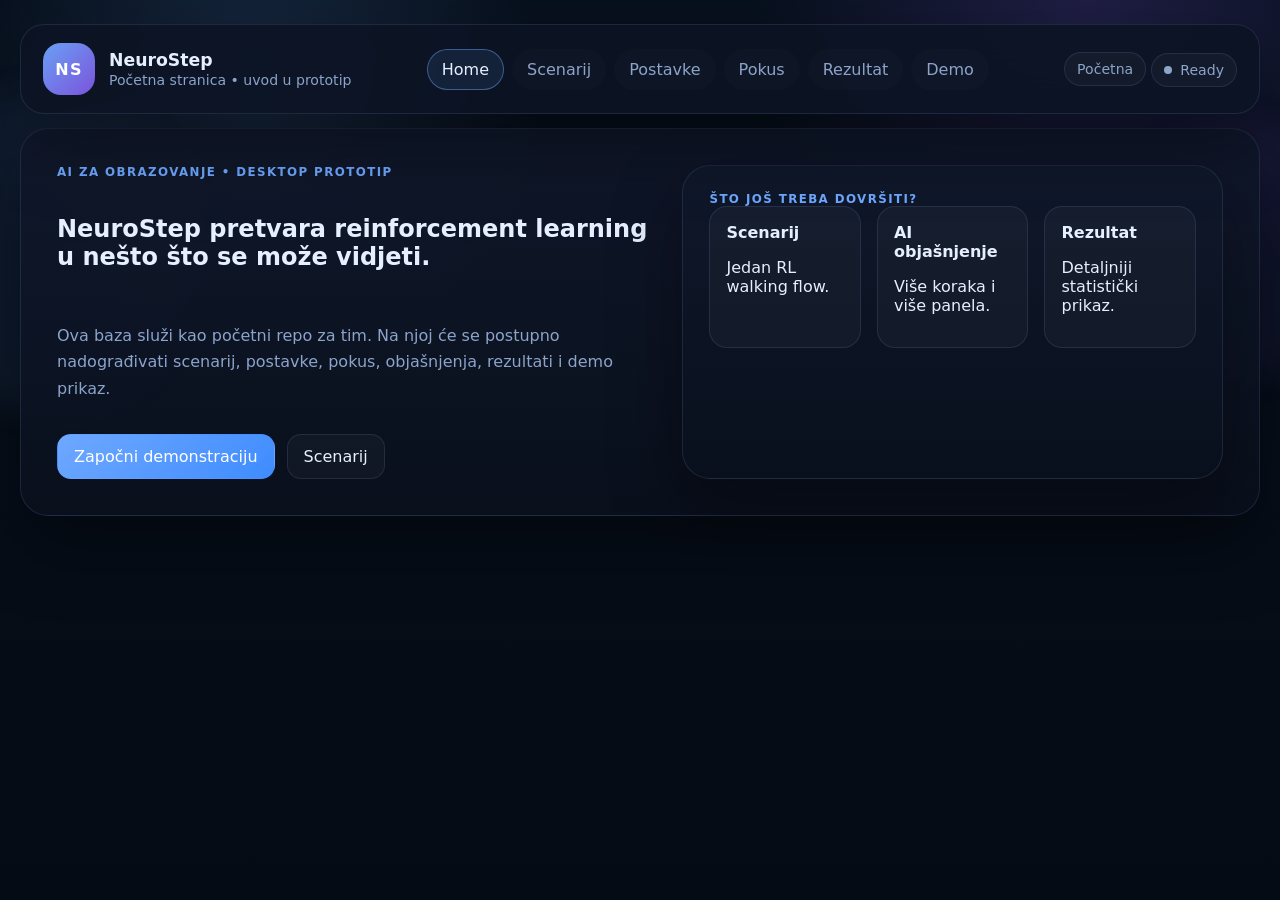
==== index.html @ 7c82d5fa "Baza stranice" ====
<!doctype html>
<html lang="hr">
  <head>
    <meta charset="UTF-8" />
    <meta name="viewport" content="width=device-width, initial-scale=1.0" />
    <title>Početna • NeuroStep</title>
    <meta name="description" content="NeuroStep base project." />
    <meta name="theme-color" content="#08111f" />
    <link rel="stylesheet" href="./css/styles.css" />
  </head>
  <body data-page="home">
    <div class="bg-orb bg-orb-1"></div>
    <div class="bg-orb bg-orb-2"></div>
    <div id="chrome"></div>
    <main id="app" class="page-shell"></main>
    <script type="module" src="./js/pages/home.js"></script>
  </body>
</html>
---- css/styles.css ----
:root {
  color-scheme: dark;
  --bg: #08111f;
  --bg-soft: #0d1627;
  --panel: rgba(12, 19, 35, 0.84);
  --panel-strong: rgba(16, 24, 43, 0.96);
  --border: rgba(140, 170, 230, 0.14);
  --border-strong: rgba(140, 170, 230, 0.24);
  --text: #e6efff;
  --muted: #8ca3ca;
  --muted-soft: #64789c;
  --primary: #6ea8ff;
  --primary-strong: #3f8cff;
  --secondary: #8b5cf6;
  --success: #4ade80;
  --warning: #f59e0b;
  --danger: #ef4444;
  --info: #60a5fa;
  --shadow: 0 30px 70px rgba(0, 0, 0, 0.38);
  --radius-xl: 28px;
  --radius-lg: 22px;
  --radius-md: 16px;
  --radius-sm: 12px;
  --container: 1240px;
  --font: Inter, ui-sans-serif, system-ui, -apple-system, BlinkMacSystemFont, "Segoe UI", sans-serif;
}

* { box-sizing: border-box; }
html, body { min-height: 100%; }
body {
  margin: 0;
  font-family: var(--font);
  background:
    radial-gradient(circle at 20% 10%, rgba(110, 168, 255, 0.16), transparent 22%),
    radial-gradient(circle at 85% 0%, rgba(139, 92, 246, 0.18), transparent 24%),
    linear-gradient(180deg, #07101d 0%, #050b14 100%);
  color: var(--text);
  overflow-x: hidden;
}
a { color: inherit; text-decoration: none; }
button, input, select, textarea { font: inherit; }

.page-shell {
  width: min(var(--container), calc(100vw - 40px));
  margin: 0 auto 60px;
  position: relative;
  z-index: 1;
}

.bg-orb {
  position: fixed;
  pointer-events: none;
  filter: blur(18px);
  opacity: 0.75;
  z-index: 0;
}
.bg-orb-1 { width: 320px; height: 320px; background: rgba(110, 168, 255, 0.1); top: 90px; left: -120px; border-radius: 50%; }
.bg-orb-2 { width: 260px; height: 260px; background: rgba(139, 92, 246, 0.09); top: 120px; right: -90px; border-radius: 50%; }

.topbar {
  width: min(var(--container), calc(100vw - 40px));
  margin: 24px auto 14px;
  padding: 18px 22px;
  display: flex;
  align-items: center;
  gap: 18px;
  justify-content: space-between;
  background: rgba(13, 20, 36, 0.92);
  border: 1px solid var(--border);
  border-radius: 24px;
  box-shadow: var(--shadow);
  backdrop-filter: blur(20px);
  position: sticky;
  top: 16px;
  z-index: 30;
}

.brand { display: flex; align-items: center; gap: 14px; min-width: 210px; }
.brand-mark {
  width: 52px; height: 52px; border-radius: 18px;
  display: grid; place-items: center;
  background: linear-gradient(135deg, rgba(110, 168, 255, 0.95), rgba(139, 92, 246, 0.88));
  color: white; font-weight: 800; letter-spacing: 0.08em;
}
.brand-title { font-size: 1.08rem; font-weight: 800; }
.brand-subtitle { color: var(--muted); font-size: 0.88rem; margin-top: 2px; }

.nav { display: flex; flex-wrap: wrap; gap: 8px; justify-content: center; flex: 1; }
.nav-link {
  padding: 10px 14px; color: var(--muted);
  border-radius: 999px; border: 1px solid transparent;
  background: rgba(255, 255, 255, 0.01);
}
.nav-link.is-active { color: var(--text); border-color: rgba(110, 168, 255, 0.45); background: rgba(110, 168, 255, 0.1); }

.status-chip, .pill, .crumb {
  display: inline-flex; align-items: center; gap: 8px;
  border: 1px solid var(--border);
  background: rgba(255, 255, 255, 0.03);
  color: var(--muted);
  border-radius: 999px;
  padding: 8px 12px;
  font-size: 0.88rem;
}
.status-chip::before { content: ""; width: 8px; height: 8px; border-radius: 50%; background: currentColor; }

.panel, .hero {
  background: linear-gradient(180deg, rgba(16, 24, 43, 0.94), rgba(10, 16, 29, 0.92));
  border: 1px solid var(--border);
  border-radius: var(--radius-xl);
  box-shadow: var(--shadow);
}
.panel { padding: 26px; }
.hero { padding: 36px; display: grid; gap: 28px; }
.hero-copy, .hero-side { display: grid; gap: 16px; }
.eyebrow { text-transform: uppercase; letter-spacing: 0.12em; color: var(--primary); font-size: 0.74rem; font-weight: 700; }
.lead { color: var(--muted); line-height: 1.65; max-width: 68ch; }
.hero-actions { display: flex; flex-wrap: wrap; gap: 12px; }

.btn {
  border: 1px solid transparent;
  border-radius: 14px;
  padding: 12px 16px;
  cursor: pointer;
  transition: transform .15s ease, background .15s ease, border-color .15s ease;
}
.btn:hover { transform: translateY(-1px); }
.btn-primary { background: linear-gradient(135deg, var(--primary), var(--primary-strong)); color: #fff; }
.btn-secondary { background: rgba(255,255,255,0.03); color: var(--text); border-color: var(--border); }
.btn-ghost { background: transparent; color: var(--muted); border-color: var(--border); }

.section-grid, .two-col, .mini-metrics, .grid-3 { display: grid; gap: 16px; }
.section-grid { margin-top: 18px; }
.info-card, .callout, .metric-card {
  background: rgba(255,255,255,0.03);
  border: 1px solid var(--border);
  border-radius: 18px;
  padding: 16px;
}
.metric-card { min-height: 100px; }
.metric-label { color: var(--muted); font-size: 0.84rem; }
.metric-value { font-size: 1.2rem; font-weight: 800; margin-top: 6px; }

.bg-placeholder, .visual-placeholder {
  border: 1px dashed rgba(140,170,230,0.22);
  border-radius: 18px;
  min-height: 220px;
  background: rgba(255,255,255,0.02);
  display: grid;
  place-items: center;
  color: var(--muted);
}

@media (min-width: 960px) {
  .hero { grid-template-columns: 1.05fr .95fr; }
  .section-grid, .two-col, .mini-metrics, .grid-3 { grid-template-columns: repeat(2, minmax(0, 1fr)); }
  .grid-3 { grid-template-columns: repeat(3, minmax(0, 1fr)); }
}
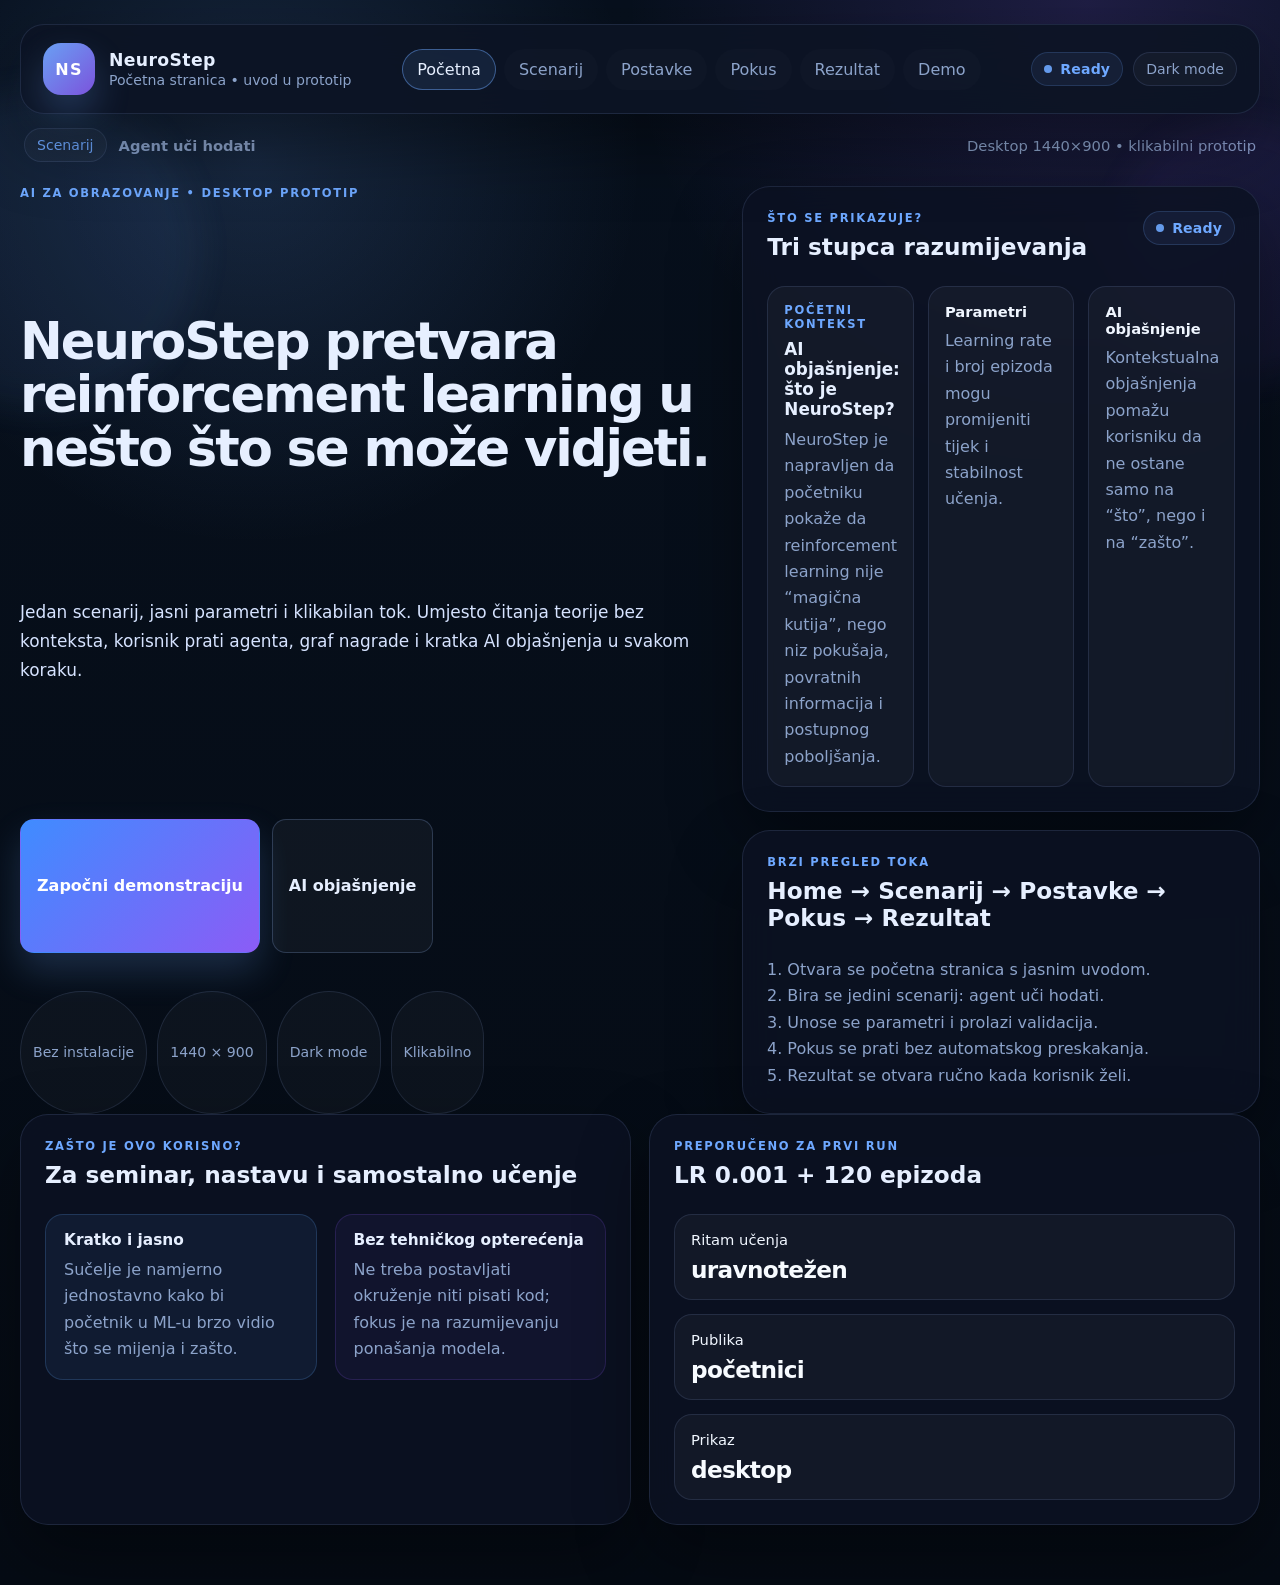
==== commit a370cc07: "Zadnje dorade HTML-u" ====
--- a/index.html
+++ b/index.html
@@ -4,7 +4,7 @@
     <meta charset="UTF-8" />
     <meta name="viewport" content="width=device-width, initial-scale=1.0" />
     <title>Početna • NeuroStep</title>
-    <meta name="description" content="NeuroStep base project." />
+    <meta name="description" content="NeuroStep početna stranica s uvodom u klikalni RL prototip." />
     <meta name="theme-color" content="#08111f" />
     <link rel="stylesheet" href="./css/styles.css" />
   </head>
--- a/css/styles.css
+++ b/css/styles.css
@@ -25,8 +25,15 @@
   --font: Inter, ui-sans-serif, system-ui, -apple-system, BlinkMacSystemFont, "Segoe UI", sans-serif;
 }
 
-* { box-sizing: border-box; }
-html, body { min-height: 100%; }
+* {
+  box-sizing: border-box;
+}
+
+html,
+body {
+  min-height: 100%;
+}
+
 body {
   margin: 0;
   font-family: var(--font);
@@ -37,8 +44,21 @@
   color: var(--text);
   overflow-x: hidden;
 }
-a { color: inherit; text-decoration: none; }
-button, input, select, textarea { font: inherit; }
+
+body.modal-open {
+  overflow: hidden;
+}
+
+a {
+  color: inherit;
+  text-decoration: none;
+}
+
+button,
+input,
+select {
+  font: inherit;
+}
 
 .page-shell {
   width: min(var(--container), calc(100vw - 40px));
@@ -54,8 +74,24 @@
   opacity: 0.75;
   z-index: 0;
 }
-.bg-orb-1 { width: 320px; height: 320px; background: rgba(110, 168, 255, 0.1); top: 90px; left: -120px; border-radius: 50%; }
-.bg-orb-2 { width: 260px; height: 260px; background: rgba(139, 92, 246, 0.09); top: 120px; right: -90px; border-radius: 50%; }
+
+.bg-orb-1 {
+  width: 320px;
+  height: 320px;
+  background: rgba(110, 168, 255, 0.1);
+  top: 90px;
+  left: -120px;
+  border-radius: 50%;
+}
+
+.bg-orb-2 {
+  width: 260px;
+  height: 260px;
+  background: rgba(139, 92, 246, 0.09);
+  top: 120px;
+  right: -90px;
+  border-radius: 50%;
+}
 
 .topbar {
   width: min(var(--container), calc(100vw - 40px));
@@ -75,26 +111,79 @@
   z-index: 30;
 }
 
-.brand { display: flex; align-items: center; gap: 14px; min-width: 210px; }
+.brand {
+  display: flex;
+  align-items: center;
+  gap: 14px;
+  min-width: 210px;
+}
+
 .brand-mark {
-  width: 52px; height: 52px; border-radius: 18px;
-  display: grid; place-items: center;
+  width: 52px;
+  height: 52px;
+  border-radius: 18px;
+  display: grid;
+  place-items: center;
   background: linear-gradient(135deg, rgba(110, 168, 255, 0.95), rgba(139, 92, 246, 0.88));
-  color: white; font-weight: 800; letter-spacing: 0.08em;
-}
-.brand-title { font-size: 1.08rem; font-weight: 800; }
-.brand-subtitle { color: var(--muted); font-size: 0.88rem; margin-top: 2px; }
-
-.nav { display: flex; flex-wrap: wrap; gap: 8px; justify-content: center; flex: 1; }
+  color: white;
+  font-weight: 800;
+  letter-spacing: 0.08em;
+  box-shadow: 0 18px 36px rgba(110, 168, 255, 0.24);
+}
+
+.brand-title {
+  font-size: 1.08rem;
+  font-weight: 800;
+  letter-spacing: 0.02em;
+}
+
+.brand-subtitle {
+  color: var(--muted);
+  font-size: 0.88rem;
+  margin-top: 2px;
+}
+
+.nav {
+  display: flex;
+  flex-wrap: wrap;
+  gap: 8px;
+  justify-content: center;
+  flex: 1;
+}
+
 .nav-link {
-  padding: 10px 14px; color: var(--muted);
-  border-radius: 999px; border: 1px solid transparent;
+  padding: 10px 14px;
+  color: var(--muted);
+  border-radius: 999px;
+  border: 1px solid transparent;
+  transition: 0.18s ease;
   background: rgba(255, 255, 255, 0.01);
 }
-.nav-link.is-active { color: var(--text); border-color: rgba(110, 168, 255, 0.45); background: rgba(110, 168, 255, 0.1); }
-
-.status-chip, .pill, .crumb {
-  display: inline-flex; align-items: center; gap: 8px;
+
+.nav-link:hover {
+  border-color: var(--border-strong);
+  color: var(--text);
+  background: rgba(255, 255, 255, 0.03);
+}
+
+.nav-link.is-active {
+  color: var(--text);
+  border-color: rgba(110, 168, 255, 0.45);
+  background: rgba(110, 168, 255, 0.1);
+}
+
+.chrome-meta {
+  display: flex;
+  align-items: center;
+  gap: 10px;
+}
+
+.theme-pill,
+.pill,
+.crumb {
+  display: inline-flex;
+  align-items: center;
+  gap: 8px;
   border: 1px solid var(--border);
   background: rgba(255, 255, 255, 0.03);
   color: var(--muted);
@@ -102,57 +191,704 @@
   padding: 8px 12px;
   font-size: 0.88rem;
 }
-.status-chip::before { content: ""; width: 8px; height: 8px; border-radius: 50%; background: currentColor; }
-
-.panel, .hero {
-  background: linear-gradient(180deg, rgba(16, 24, 43, 0.94), rgba(10, 16, 29, 0.92));
+
+.crumb {
+  color: var(--primary);
+}
+
+.status-chip {
+  display: inline-flex;
+  align-items: center;
+  gap: 8px;
+  border-radius: 999px;
+  padding: 8px 12px;
+  font-size: 0.88rem;
+  font-weight: 700;
+  letter-spacing: 0.01em;
+  border: 1px solid transparent;
+}
+
+.status-chip::before {
+  content: '';
+  width: 8px;
+  height: 8px;
+  border-radius: 50%;
+  background: currentColor;
+  opacity: 0.9;
+}
+
+.tone-ready {
+  color: var(--primary);
+  background: rgba(110, 168, 255, 0.08);
+  border-color: rgba(110, 168, 255, 0.18);
+}
+
+.tone-success {
+  color: var(--success);
+  background: rgba(74, 222, 128, 0.08);
+  border-color: rgba(74, 222, 128, 0.18);
+}
+
+.tone-warning {
+  color: var(--warning);
+  background: rgba(245, 158, 11, 0.08);
+  border-color: rgba(245, 158, 11, 0.18);
+}
+
+.tone-error {
+  color: var(--danger);
+  background: rgba(239, 68, 68, 0.08);
+  border-color: rgba(239, 68, 68, 0.18);
+}
+
+.tone-info {
+  color: #93c5fd;
+  background: rgba(96, 165, 250, 0.08);
+  border-color: rgba(96, 165, 250, 0.18);
+}
+
+.subheader {
+  width: min(var(--container), calc(100vw - 40px));
+  margin: 0 auto 24px;
+  padding: 0 4px;
+  display: flex;
+  align-items: center;
+  justify-content: space-between;
+  color: var(--muted);
+  font-size: 0.92rem;
+}
+
+.subheader-left,
+.subheader-right {
+  display: flex;
+  align-items: center;
+  gap: 12px;
+}
+
+.panel {
+  background: var(--panel);
   border: 1px solid var(--border);
   border-radius: var(--radius-xl);
+  padding: 24px;
   box-shadow: var(--shadow);
-}
-.panel { padding: 26px; }
-.hero { padding: 36px; display: grid; gap: 28px; }
-.hero-copy, .hero-side { display: grid; gap: 16px; }
-.eyebrow { text-transform: uppercase; letter-spacing: 0.12em; color: var(--primary); font-size: 0.74rem; font-weight: 700; }
-.lead { color: var(--muted); line-height: 1.65; max-width: 68ch; }
-.hero-actions { display: flex; flex-wrap: wrap; gap: 12px; }
+  backdrop-filter: blur(18px);
+}
+
+.panel.nested {
+  background: rgba(15, 23, 42, 0.66);
+  border-radius: var(--radius-lg);
+}
+
+.panel-head {
+  display: flex;
+  align-items: flex-start;
+  justify-content: space-between;
+  gap: 16px;
+  margin-bottom: 18px;
+}
+
+.eyebrow {
+  text-transform: uppercase;
+  letter-spacing: 0.15em;
+  color: var(--primary);
+  font-size: 0.72rem;
+  font-weight: 800;
+  margin-bottom: 8px;
+}
+
+h1,
+h2,
+h3,
+p {
+  margin-top: 0;
+}
+
+h1 {
+  font-size: clamp(2rem, 4vw, 4rem);
+  line-height: 1.04;
+  letter-spacing: -0.04em;
+  margin-bottom: 16px;
+}
+
+h2 {
+  font-size: 1.45rem;
+  margin-bottom: 8px;
+}
+
+h3 {
+  font-size: 1.08rem;
+  margin-bottom: 8px;
+}
+
+.lead {
+  color: #d6e3ff;
+  font-size: 1.06rem;
+  line-height: 1.7;
+  max-width: 68ch;
+}
+
+.hero,
+.result-layout,
+.experiment-layout,
+.settings-layout,
+.scenario-layout,
+.error-layout,
+.demo-layout {
+  display: grid;
+  gap: 22px;
+}
+
+.hero {
+  grid-template-columns: minmax(0, 1.15fr) minmax(340px, 0.85fr);
+}
+
+.hero-copy,
+.hero-side,
+.experiment-bottom {
+  display: grid;
+  gap: 18px;
+}
+
+.hero-actions,
+.button-row {
+  display: flex;
+  flex-wrap: wrap;
+  gap: 12px;
+  margin-top: 10px;
+}
+
+.hero-badges,
+.scenario-chip-row {
+  display: flex;
+  flex-wrap: wrap;
+  gap: 10px;
+  margin-top: 20px;
+}
 
 .btn {
   border: 1px solid transparent;
   border-radius: 14px;
   padding: 12px 16px;
   cursor: pointer;
-  transition: transform .15s ease, background .15s ease, border-color .15s ease;
-}
-.btn:hover { transform: translateY(-1px); }
-.btn-primary { background: linear-gradient(135deg, var(--primary), var(--primary-strong)); color: #fff; }
-.btn-secondary { background: rgba(255,255,255,0.03); color: var(--text); border-color: var(--border); }
-.btn-ghost { background: transparent; color: var(--muted); border-color: var(--border); }
-
-.section-grid, .two-col, .mini-metrics, .grid-3 { display: grid; gap: 16px; }
-.section-grid { margin-top: 18px; }
-.info-card, .callout, .metric-card {
-  background: rgba(255,255,255,0.03);
+  transition: transform 0.18s ease, background 0.18s ease, border-color 0.18s ease;
+  font-weight: 700;
+}
+
+.btn:hover {
+  transform: translateY(-1px);
+}
+
+.btn:disabled {
+  opacity: 0.45;
+  cursor: not-allowed;
+  transform: none;
+}
+
+.btn-primary {
+  color: white;
+  background: linear-gradient(135deg, var(--primary-strong), var(--secondary));
+  box-shadow: 0 18px 36px rgba(110, 168, 255, 0.2);
+}
+
+.btn-secondary {
+  color: var(--text);
+  background: rgba(255, 255, 255, 0.04);
+  border-color: var(--border-strong);
+}
+
+.btn-ghost {
+  color: var(--primary);
+  background: transparent;
+  border-color: rgba(110, 168, 255, 0.2);
+}
+
+.section-grid,
+.two-col,
+.result-grid,
+.demo-grid,
+.experiment-grid {
+  display: grid;
+  gap: 18px;
+}
+
+.section-grid,
+.two-col {
+  grid-template-columns: repeat(2, minmax(0, 1fr));
+}
+
+.experiment-grid,
+.result-grid,
+.demo-grid {
+  grid-template-columns: minmax(0, 1fr) minmax(340px, 0.9fr);
+}
+
+.story-grid,
+.info-stack,
+.mini-metrics,
+.form-grid {
+  display: grid;
+  gap: 14px;
+}
+
+.story-grid {
+  grid-template-columns: repeat(3, minmax(0, 1fr));
+}
+
+.info-card,
+.metric-card {
+  padding: 16px;
+  border-radius: 18px;
+  background: rgba(255, 255, 255, 0.035);
   border: 1px solid var(--border);
+}
+
+.info-card strong,
+.metric-label {
+  display: block;
+  color: #f0f6ff;
+  font-size: 0.92rem;
+  margin-bottom: 8px;
+}
+
+.info-card p,
+.metric-note,
+.muted-text,
+.step-list,
+.field small,
+.chart-foot,
+.callout p,
+.bullet-list {
+  color: var(--muted);
+  line-height: 1.65;
+  margin-bottom: 0;
+}
+
+.metric-value {
+  font-size: 1.45rem;
+  font-weight: 800;
+  letter-spacing: -0.03em;
+  color: #f7fbff;
+}
+
+.metric-note {
+  margin-top: 8px;
+  font-size: 0.92rem;
+}
+
+.step-list {
+  padding-left: 20px;
+}
+
+.callout {
   border-radius: 18px;
-  padding: 16px;
-}
-.metric-card { min-height: 100px; }
-.metric-label { color: var(--muted); font-size: 0.84rem; }
-.metric-value { font-size: 1.2rem; font-weight: 800; margin-top: 6px; }
-
-.bg-placeholder, .visual-placeholder {
-  border: 1px dashed rgba(140,170,230,0.22);
-  border-radius: 18px;
-  min-height: 220px;
-  background: rgba(255,255,255,0.02);
+  padding: 16px 18px;
+  border: 1px solid var(--border);
+  background: rgba(255, 255, 255, 0.03);
+}
+
+.callout strong {
+  display: block;
+  margin-bottom: 8px;
+  font-size: 0.96rem;
+}
+
+.callout-info {
+  background: rgba(96, 165, 250, 0.08);
+  border-color: rgba(96, 165, 250, 0.2);
+}
+
+.callout-soft {
+  background: rgba(139, 92, 246, 0.06);
+  border-color: rgba(139, 92, 246, 0.18);
+}
+
+.callout-danger {
+  background: rgba(239, 68, 68, 0.08);
+  border-color: rgba(239, 68, 68, 0.2);
+}
+
+.scenario-layout {
+  grid-template-columns: minmax(0, 1.08fr) minmax(300px, 0.72fr);
+}
+
+.scenario-card {
+  display: flex;
+  gap: 18px;
+  padding: 20px;
+  border-radius: 22px;
+  border: 1px solid rgba(110, 168, 255, 0.16);
+  background: linear-gradient(135deg, rgba(110, 168, 255, 0.12), rgba(139, 92, 246, 0.08));
+}
+
+.scenario-icon {
+  width: 76px;
+  height: 76px;
+  border-radius: 22px;
   display: grid;
   place-items: center;
+  font-size: 2rem;
+  background: rgba(255, 255, 255, 0.06);
+}
+
+.scenario-content {
+  flex: 1;
+}
+
+.settings-form {
+  display: grid;
+  gap: 20px;
+}
+
+.field {
+  display: grid;
+  gap: 8px;
+}
+
+.field span {
+  font-weight: 700;
+  color: #eff5ff;
+}
+
+.field input,
+.field select {
+  width: 100%;
+  background: rgba(4, 10, 19, 0.72);
+  border: 1px solid var(--border-strong);
+  color: var(--text);
+  border-radius: 14px;
+  padding: 13px 14px;
+  outline: none;
+}
+
+.field input:focus,
+.field select:focus {
+  border-color: rgba(110, 168, 255, 0.56);
+  box-shadow: 0 0 0 3px rgba(110, 168, 255, 0.1);
+}
+
+.field small {
+  font-size: 0.86rem;
+}
+
+.form-grid {
+  grid-template-columns: repeat(2, minmax(0, 1fr));
+}
+
+.experiment-topbar,
+.result-hero,
+.demo-top,
+.error-hero {
+  display: flex;
+  align-items: flex-start;
+  justify-content: space-between;
+  gap: 20px;
+}
+
+.experiment-status {
+  display: flex;
+  flex-wrap: wrap;
+  gap: 10px;
+  justify-content: flex-end;
+}
+
+.progress-block {
+  padding: 18px 20px;
+  border-radius: 22px;
+  background: rgba(255, 255, 255, 0.025);
+  border: 1px solid var(--border);
+}
+
+.progress-head {
+  display: flex;
+  justify-content: space-between;
+  gap: 18px;
   color: var(--muted);
-}
-
-@media (min-width: 960px) {
-  .hero { grid-template-columns: 1.05fr .95fr; }
-  .section-grid, .two-col, .mini-metrics, .grid-3 { grid-template-columns: repeat(2, minmax(0, 1fr)); }
-  .grid-3 { grid-template-columns: repeat(3, minmax(0, 1fr)); }
-}
+  margin-bottom: 12px;
+}
+
+.progress-track {
+  height: 13px;
+  background: rgba(255, 255, 255, 0.05);
+  border-radius: 999px;
+  overflow: hidden;
+  border: 1px solid rgba(255, 255, 255, 0.04);
+}
+
+.progress-fill {
+  height: 100%;
+  border-radius: inherit;
+  background: linear-gradient(90deg, var(--primary), var(--secondary));
+  box-shadow: 0 0 22px rgba(110, 168, 255, 0.34);
+  transition: width 0.25s ease;
+}
+
+.visual-panel,
+.chart-panel {
+  background: rgba(9, 14, 26, 0.72);
+  border: 1px solid var(--border);
+  border-radius: 24px;
+  padding: 18px;
+}
+
+.visual-panel.large,
+.chart-panel.large {
+  min-height: 530px;
+}
+
+.agent-canvas {
+  width: 100%;
+  height: 360px;
+  display: block;
+  border-radius: 22px;
+  border: 1px solid rgba(255, 255, 255, 0.04);
+  background: rgba(7, 11, 20, 0.9);
+}
+
+.agent-canvas-large {
+  height: 430px;
+}
+
+.chart-card {
+  display: grid;
+  gap: 12px;
+}
+
+.chart-head {
+  display: flex;
+  justify-content: space-between;
+  gap: 16px;
+  align-items: flex-start;
+}
+
+.chart-summary {
+  min-width: 100px;
+  text-align: right;
+}
+
+.chart-summary span {
+  display: block;
+  color: var(--muted);
+  font-size: 0.86rem;
+}
+
+.chart-summary strong {
+  font-size: 1.6rem;
+}
+
+.reward-chart {
+  width: 100%;
+  height: auto;
+  display: block;
+}
+
+.chart-axis-label {
+  fill: rgba(184, 201, 233, 0.72);
+  font-size: 12px;
+  font-family: var(--font);
+}
+
+.chart-foot {
+  display: flex;
+  justify-content: space-between;
+  gap: 16px;
+  font-size: 0.94rem;
+}
+
+.experiment-bottom {
+  grid-template-columns: minmax(0, 1fr) minmax(320px, 0.76fr);
+  align-items: start;
+}
+
+.result-metrics {
+  grid-template-columns: repeat(4, minmax(0, 1fr));
+}
+
+.result-grid {
+  align-items: start;
+}
+.three-snapshot-grid {
+  display: grid;
+  gap: 14px;
+  grid-template-columns: repeat(3, minmax(0, 1fr));
+  margin-top: 14px;
+}
+
+.error-layout {
+  max-width: 1000px;
+  margin: 0 auto;
+}
+
+.success-badge,
+.error-icon {
+  width: 76px;
+  height: 76px;
+  border-radius: 24px;
+  display: grid;
+  place-items: center;
+  font-size: 2rem;
+  font-weight: 900;
+}
+
+.success-badge {
+  color: var(--success);
+  background: rgba(74, 222, 128, 0.08);
+  border: 1px solid rgba(74, 222, 128, 0.2);
+}
+
+.error-icon {
+  color: var(--danger);
+  background: rgba(239, 68, 68, 0.09);
+  border: 1px solid rgba(239, 68, 68, 0.2);
+}
+
+.bullet-list {
+  padding-left: 18px;
+  margin: 0;
+}
+
+.bullet-list.compact li {
+  margin-bottom: 6px;
+}
+
+.modal {
+  position: fixed;
+  inset: 0;
+  display: none;
+  z-index: 100;
+}
+
+.modal.is-open {
+  display: grid;
+  place-items: center;
+}
+
+.modal-backdrop {
+  position: absolute;
+  inset: 0;
+  background: rgba(0, 0, 0, 0.56);
+  backdrop-filter: blur(8px);
+}
+
+.modal-panel {
+  position: relative;
+  width: min(760px, calc(100vw - 24px));
+  background: rgba(10, 16, 29, 0.98);
+  border: 1px solid rgba(110, 168, 255, 0.18);
+  border-radius: 28px;
+  box-shadow: var(--shadow);
+  padding: 24px;
+  z-index: 1;
+}
+
+.modal-close {
+  position: absolute;
+  top: 16px;
+  right: 16px;
+}
+
+.modal-hero {
+  padding-right: 42px;
+}
+
+.modal-body {
+  display: grid;
+  gap: 18px;
+  margin-top: 12px;
+}
+
+.modal-actions {
+  display: flex;
+  justify-content: flex-end;
+  margin-top: 18px;
+}
+
+.icon-button {
+  width: 40px;
+  height: 40px;
+  border: 1px solid var(--border);
+  border-radius: 999px;
+  background: rgba(255, 255, 255, 0.03);
+  color: var(--text);
+  cursor: pointer;
+}
+
+.ai-list-title {
+  color: var(--primary);
+  font-size: 0.86rem;
+  text-transform: uppercase;
+  letter-spacing: 0.14em;
+  font-weight: 800;
+}
+
+.ai-topic h3 {
+  font-size: 1.05rem;
+  margin-bottom: 8px;
+}
+
+.ai-topic p {
+  color: var(--muted);
+  line-height: 1.65;
+}
+
+@media (max-width: 1120px) {
+  .hero,
+  .scenario-layout,
+  .experiment-grid,
+  .experiment-bottom,
+  .result-grid,
+  .demo-grid,
+  .section-grid,
+  .two-col {
+    grid-template-columns: 1fr;
+  }
+
+  .story-grid,
+  .form-grid,
+  .result-metrics {
+    grid-template-columns: repeat(2, minmax(0, 1fr));
+  }
+
+  .topbar {
+    flex-wrap: wrap;
+  }
+
+  .nav {
+    order: 3;
+    width: 100%;
+    justify-content: flex-start;
+  }
+}
+
+@media (max-width: 720px) {
+  .page-shell,
+  .topbar,
+  .subheader {
+    width: calc(100vw - 18px);
+  }
+
+  .story-grid,
+  .form-grid,
+  .result-metrics {
+    grid-template-columns: 1fr;
+  }
+
+  .experiment-topbar,
+  .result-hero,
+  .demo-top,
+  .error-hero,
+  .progress-head,
+  .chart-head,
+  .chart-foot,
+  .panel-head {
+    flex-direction: column;
+  }
+
+  .chrome-meta {
+    width: 100%;
+    justify-content: flex-start;
+  }
+
+  .chart-summary {
+    text-align: left;
+  }
+}
